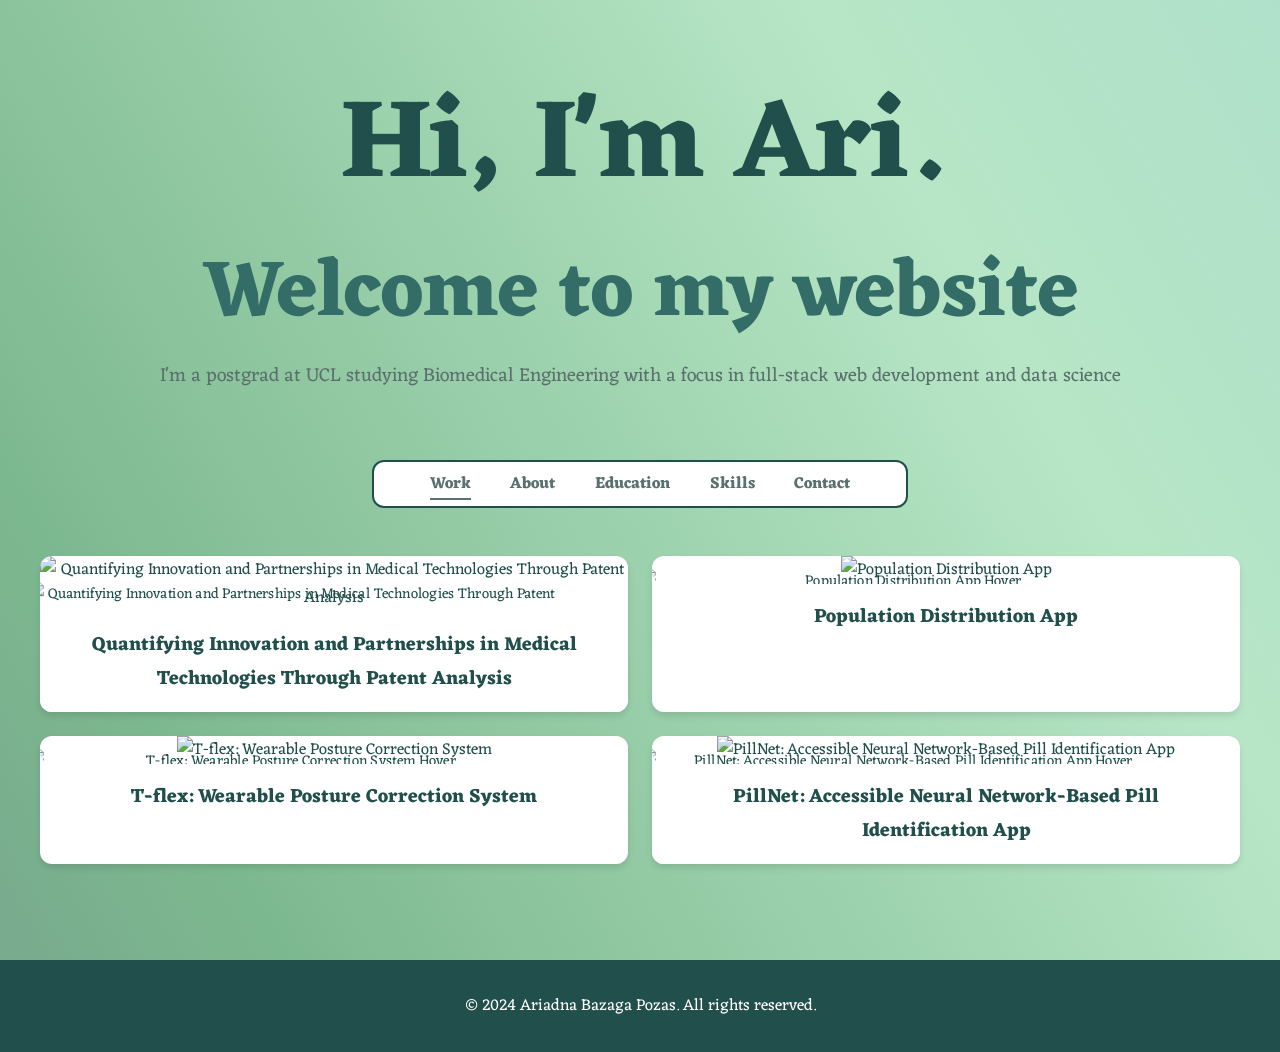
==== index.html @ 3155848a "Replace site with Ari portfolio replica" ====
<!DOCTYPE html>
<html lang="en">
<head>
  <meta charset="UTF-8">
  <meta name="viewport" content="width=device-width, initial-scale=1.0">
  <title>Portfolio</title>
  <link rel="stylesheet" href="styles.css">
  <link href="https://fonts.googleapis.com/css2?family=Eczar:wght@400..800&family=Hanken+Grotesk:ital,wght@0,100..900;1,100..900&display=swap" rel="stylesheet">
  <link rel="shortcut icon" href="https://aribaza.github.io/favicon.ico" type="image/x-icon">

  <meta property="og:title" content="Ariadna Bazaga Pozas" />
  <meta property="og:type" content="website" />
  <meta property="og:URL" content="aribaza.github.io" />
  <meta property="og:image" content="https://aribaza.github.io/assets/og.jpg" />
</head>
<body>
  <header>
    <h1>Hi, I'm Ari.</h1>
    <h2>Welcome to my website</h2>
    <p>I'm a postgrad at UCL studying Biomedical Engineering with a focus in full-stack web development and data science</p>
  </header>

  <nav class="sticky-nav">
    <a href="index.html#work" class="active">Work</a>
    <a href="about.html">About</a>
    <a href="education.html">Education</a>
    <a href="skills.html">Skills</a>
    <a href="contact.html">Contact</a>
  </nav>

  <section class="work" id="work">
    <div class="work-item">
      <a href="quantifying-innovation.html" class="work-link">
        <div class="hover-card">
          <img src="https://aribaza.github.io/assets/patents-background.png" alt="Quantifying Innovation and Partnerships in Medical Technologies Through Patent Analysis" class="default-image">
          <img src="https://aribaza.github.io/assets/patents-browsertab.png" alt="Quantifying Innovation and Partnerships in Medical Technologies Through Patent Analysis Hover" class="hover-image">
        </div>
        <div class="work-title ai">Quantifying Innovation and Partnerships in Medical Technologies Through Patent Analysis</div>
      </a>
    </div>
    
    <div class="work-item">
      <a href="population-distribution.html" class="work-link">
        <div class="hover-card">
          <img src="https://aribaza.github.io/assets/popdistribution-background.png" alt="Population Distribution App" class="default-image">
          <img src="https://aribaza.github.io/assets/popdistribution-browsertab.png" alt="Population Distribution App Hover" class="hover-image">
        </div>
        <div class="work-title articles">Population Distribution App</div>
      </a>
    </div>
  
    <div class="work-item">
      <a href="tflex-posture-correction.html" class="work-link">
        <div class="hover-card">
          <img src="https://aribaza.github.io/assets/tflex-background.png" alt="T-flex: Wearable Posture Correction System" class="default-image">
          <img src="https://aribaza.github.io/assets/tflex-browsertab.png" alt="T-flex: Wearable Posture Correction System Hover" class="hover-image">
        </div>
        <div class="work-title plugins">T-flex: Wearable Posture Correction System</div>
      </a>
    </div>
  
    <div class="work-item">
      <a href="pillnet-identification.html" class="work-link">
        <div class="hover-card">
          <img src="https://aribaza.github.io/assets/pillnet-background.png" alt="PillNet: Accessible Neural Network-Based Pill Identification App" class="default-image">
          <img src="https://aribaza.github.io/assets/pillnet-browsertab.png" alt="PillNet: Accessible Neural Network-Based Pill Identification App Hover" class="hover-image">
        </div>
        <div class="work-title mobile">PillNet: Accessible Neural Network-Based Pill Identification App</div>
      </a>
    </div>
  </section>
  <footer>
    <p>&copy; 2024 Ariadna Bazaga Pozas. All rights reserved.</p>
  </footer>
</body>
<script>
  document.addEventListener('scroll', () => {
  const nav = document.querySelector('.sticky-nav');
  if (window.scrollY > 550) {
    nav.classList.add('scrolled'); // Add transparency
  } else {
    nav.classList.remove('scrolled'); // Restore full opacity
  }
});
</script>
</html>
---- styles.css ----
/* General styles */
body {
  font-family: "Eczar", serif;
  margin: 0;
  padding: 0;
  color: #2b2b2b;
  display: flex;
  flex-direction: column;
  gap: 1rem;

  /* Initial gradient setup */
  background: rgb(237,239,203);
  background: linear-gradient(-120deg, #ebd2ca, #f1cedb, #a1c7d4, #a5dace, #b7e6c6, #7cb88f, #6f838a, #c598a9);
  background-size: 400% 400%;
  animation: gradient 30s ease infinite;
}

@keyframes gradient {
  0% {
      background-position: 0% 50%;
  }
  50% {
      background-position: 100% 50%;
  }
  100% {
      background-position: 0% 50%;
  }
}

header {
  display: flex;
  flex-direction: column;
  justify-content: center;
  align-items: center;
  text-align: center;
  padding: 3rem 1rem 2rem;
  max-width: 1280px;
  margin: auto;
}

header h1 {
  font-size: clamp(3rem, 10vw, 7rem);
  margin: 0;
  color: #214f4b;
}

header h2 {
  font-size: 5rem;
  margin: 0;
  color: #346d68;
  line-height: 1.2; /* Adjust default line spacing */
}

@media (max-width: 450px) {
  header h2 {
    font-size: 3rem; /* Reduce font size for smaller screens */
    line-height: 1.1; /* Adjust line spacing for smaller screens */
  }
}

header p {
  margin-top: 1rem;
  font-size: 1.2rem;
  color: #5b716e;
}

.sticky-nav {
  align-self: center;
  display: flex;
  justify-content: space-evenly;
  align-items: center;
  border: 2px solid #214f4b;
  border-radius: 12px;
  background-color: rgba(255, 255, 255, 1); /* Fully opaque */
  padding: 0.5rem 1rem;
  width: fit-content;
  position: sticky;
  top: 0;
  z-index: 20;
  transition: background-color 0.3s ease; /* Smooth transition */
  width: 80%;
  max-width: 500px;
}
@media (max-width: 450px) {
  .nav a {
    font-size: 0.7 rem; /* Reduce font size for smaller screens */
  }
  .sticky-nav{
    padding: 0.5rem 2px;
  }
}


.sticky-nav.scrolled {
  background-color: rgba(255, 255, 255, 0.7); /* Slightly transparent */
}

nav a {
  text-decoration: none;
  color: #5b716e;
  font-weight: bold;
  position: relative; /* Required for the underline effect */
}

nav a::after {
  content: ''; /* Creates the underline */
  position: absolute;
  bottom: -2px; /* Position the underline just below the text */
  left: 0;
  width: 0; /* Initially hidden */
  height: 2px;
  background-color: #5b716e; /* Match the color of the text */
  transition: width 0.3s ease; /* Smooth underline animation */
}

nav a:hover::after {
  width: 100%; /* Full width when hovered */
}

/* Active class for the current page */
nav a.active::after {
  width: 100%; /* Always show the underline for the active link */
}
/* Work section */
.work {
  display: grid;
  grid-template-columns: repeat(2, 1fr); /* Explicitly limits the maximum number of items per row to 2 */
  gap: 1.5rem;
  padding: 2rem;
  max-width: 1200px;
  margin: auto;
}

@media (max-width: 450px) {
  .work {
    grid-template-columns: 1fr; /* Ensures 1 item per row on smaller screens */
  }
}

/* Work item styles */
.work-item {
  border-radius: 12px;
  overflow: hidden;
  box-shadow: 0 4px 6px rgba(0, 0, 0, 0.1);
  background-color: #fff;
  text-align: center;
  color: #214f4b;
}

.work-title {
  font-size: 1.2rem;
  font-weight: bold;
  padding: 1rem;
  background-color: #fff;
  z-index: 2;
}

/* Ensure the entire work item is clickable */
.work-link {
  display: block;
  text-decoration: none; /* Remove underline from links */
  color: inherit; /* Inherit the color from parent (ensures the color remains the same) */
}

/* Optionally, add some styling to the hover effect for links */
.work-link:hover .work-title {
  color: #214f4b; /* Adjust text color on hover */
}


/* Hover card styles */
.hover-card {
  position: relative;
  overflow: hidden; /* Ensures child elements stay within the card's bounds */
  border-radius: 12px;
  cursor: pointer;
}

.hover-card img {
  width: 100%;
  height: auto;
  transition: transform 0.3s ease;
}

.default-image {
  opacity: 1;
  transform: scale(1);
  z-index: 1;
}

.hover-image {
  position: absolute;
  scale: 0.9;
  top: 40%; /* Aligns to the top of the container */
  left: -40px; /* Aligns to the left of the container */
  width: 100%; /* Matches the width of the parent */
  height: 100%; /* Ensures full coverage */
  z-index: 0;
  transform: translate(0, 0); /* Initial position */
  transition: transform 0.3s ease; /* Smooth movement on hover */
}

/* Hover behavior */
.hover-card:hover .hover-image {
  transform: translate(10px, -10px); /* Slight upward-left movement */
}


/* Blog content styles */
.blog-content {
  padding-left: 2rem;
  padding-right: 2rem;
  padding-top: 1rem;
  padding-bottom: 1rem;
  width: 80%;
  max-width: 1000px;
  margin: auto;
  background-color: rgba(255, 255, 255, 0.564);
  border-radius: 12px;
}
@media (max-width: 450px) {
  .blog-content {
    width: 90%; /* Make it take up most of the screen width, but not full */
    margin: auto; /* Center the box on the screen */
    padding-left: 1vw;
    padding-right: 1vw;
  }
}

.blog-post h2 {
  font-size: 2rem;
  margin-top: 2rem;
  color: #214f4b;
}

.blog-post p {
  font-size: 1.1rem;
  line-height: 1.6;
  color: #5b716e;
}

.blog-post ul {
  font-size: 1.1rem;
  list-style-type: disc;
  margin-left: 1.5rem;
  color: #5b716e;
}

.other-projects {
  margin-top: 3rem;
}

.other-projects h3 {
  font-size: 1.5rem;
  color: #214f4b;
}

.other-projects ul {
  list-style-type: none;
  padding: 0;
}

.other-projects ul li {
  margin: 1rem 0;
}

.other-projects ul li a {
  text-decoration: none;
  color: #5b716e;
  font-weight: bold;
  transition: color 0.3s ease;
}

.other-projects ul li a:hover {
  color: #214f4b;
}

/* Footer styles */
footer {
  background-color: #214f4b;
  color: white;
  text-align: center;
  padding: 1rem 0;
  margin-top: 3rem;
}
.face{
  max-width: 400px;
  display: flex;
  justify-content: center;
  align-items: center;
  margin: 0rem 2rem;
}
.text-with-image{
  display: flex;
  flex-direction: row;
  justify-content: center;
  align-items: center;
  margin: 2rem 0;
}
@media (max-width: 450px) {
  .text-with-image {
    flex-direction: column;
  }
  .face{
    max-width: 80vw;
    height: auto;
    margin: 0rem 0rem;
  }
}

/* Contact form section */
/* Center form fields */
.contact-form {
  display: flex;
  flex-direction: column;
  width: 100%;
  max-width: 100%; /* Ensure the form takes full width of its container */
  gap: 1.5rem; /* Increased gap between fields */
}

/* Labels for form fields */
.contact-form label {
  font-size: 1.1rem;
  color: #214f4b;
}

/* Inputs and textarea styling */
.contact-form input,
.contact-form textarea {
  padding: 1rem;
  font-size: 1rem;
  border: 2px solid #214f4b;
  border-radius: 8px;
  width: 100%; /* This will make the input fields take up the full width of their parent container */
  max-width: 100%; /* Prevents the fields from expanding beyond their parent width */
  box-sizing: border-box; /* Ensures padding is included in the width calculation */
}

/* Textarea has the resize property for flexibility */
.contact-form textarea {
  resize: vertical;
  min-height: 100px; /* Set a minimum height */
}

/* Submit button */
.submit-button {
  background-color: #214f4b;
  color: white;
  padding: 1rem;
  border: none;
  border-radius: 8px;
  cursor: pointer;
  font-size: 1.2rem;
  transition: background-color 0.3s ease;
}

.submit-button:hover {
  background-color: #346d68;
}

.form-message {
  display: flex;
  justify-content: center; /* Horizontal centering */
  align-items: center; /* Vertical centering */
  text-align: center;
  font-size: 1rem; /* Optional: Set font size */
  color: #214f4b; /* Set default color */
}

.section-holder{
  display: flex;
  flex-direction: row;
  justify-content: center;
  align-items: stretch;
  align-self: center;
  gap: 1rem;
  width: 80%;
}

@media (max-width: 450px) {
  .section-holder {
    flex-direction: column; /* Stack items vertically */
    width: auto; /* Allow natural width */
    align-self: center; /* Center within parent */
    align-items: center; /* Center the content horizontally */
    margin: auto; /* Center on the screen */
  }

  .contact-content {
    width: 90%; /* Make it take up most of the screen width, but not full */
    margin: auto; /* Center the box on the screen */
  }
}

.contact-content {
  padding-left: 2rem;
  padding-right: 2rem;
  padding-top: 1rem;
  padding-bottom: 1rem;
  height: auto;
  width: 50%;
  background-color: rgba(255, 255, 255, 0.564);
  border-radius: 12px;
}

.interactive-map {
  display: flex;
  justify-content: center;
  align-items: center;
  width: 90%;
  margin: auto;
  border-radius: 16px;
}

.side-to-side-images {
  display: flex; /* Arrange images in a row */
  justify-content: center; /* Center the content */
  align-items: center; /* Align images vertically in the center */
  width: 90%; /* Match the width of .interactive-map */
  margin: auto; /* Center the container */
  border-radius: 16px; /* Same rounded corners as .interactive-map */
  gap: 16px; /* Add space between images */
  background-color: rgba(255, 255, 255, 1);
}

.side-to-side-images img {
  width: 45%; /* Ensure both images take up the same width */
  height: 100%; /* Allow the height to adjust proportionally */
  object-fit: fill; /* Ensure images fit within the container */
  border-radius: 8px; /* Optional: Add rounded corners for aesthetics */
}
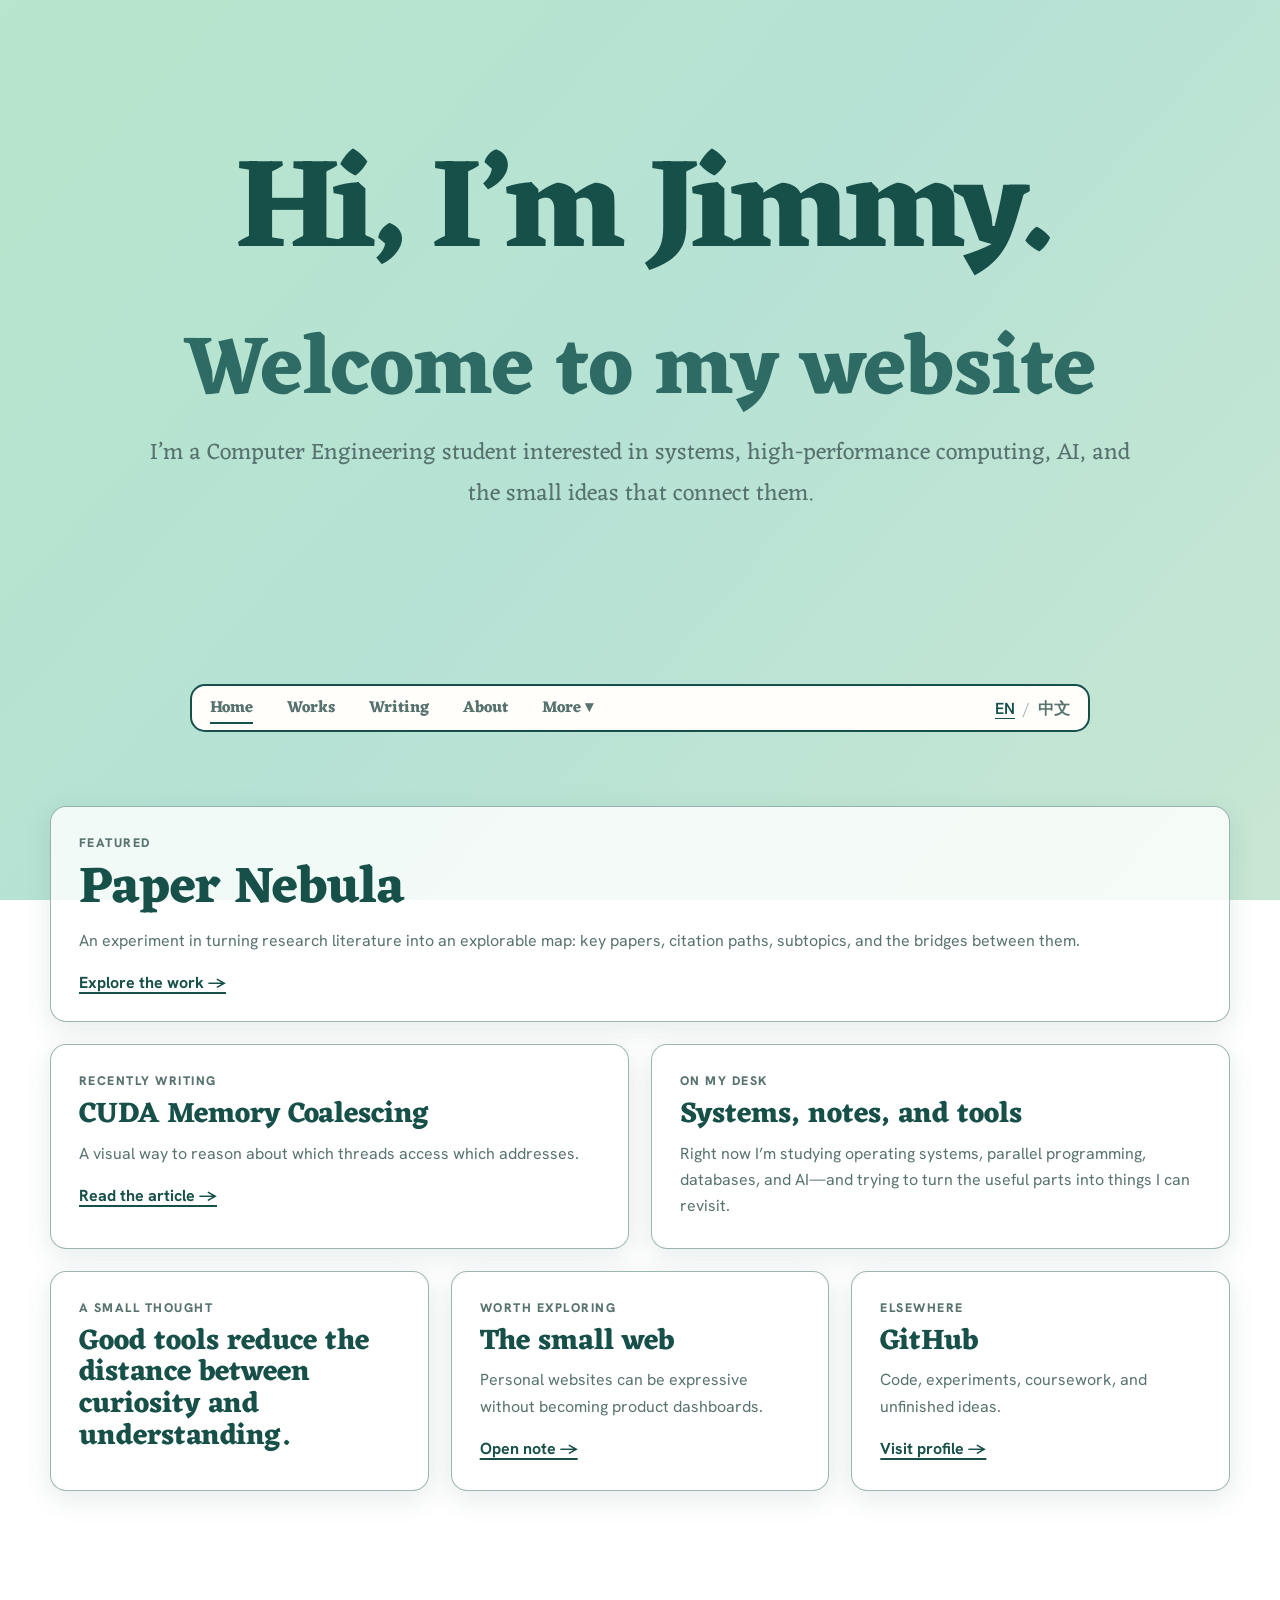
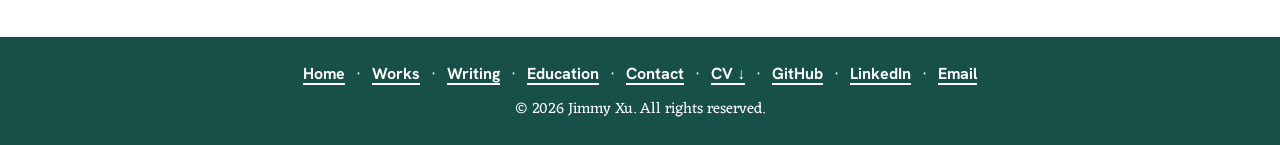
==== commit 4fc073e9: "Build Jimmy Xu personal site framework" ====
--- a/index.html
+++ b/index.html
@@ -1,86 +1,11 @@
-<!DOCTYPE html>
-<html lang="en">
-<head>
-  <meta charset="UTF-8">
-  <meta name="viewport" content="width=device-width, initial-scale=1.0">
-  <title>Portfolio</title>
-  <link rel="stylesheet" href="styles.css">
-  <link href="https://fonts.googleapis.com/css2?family=Eczar:wght@400..800&family=Hanken+Grotesk:ital,wght@0,100..900;1,100..900&display=swap" rel="stylesheet">
-  <link rel="shortcut icon" href="https://aribaza.github.io/favicon.ico" type="image/x-icon">
+<!doctype html><html lang="en"><head><meta charset="utf-8"><meta name="viewport" content="width=device-width,initial-scale=1"><title>Jimmy Xu</title><meta name="description" content="Jimmy Xu's personal website: works, writing, and interesting things."><link rel="stylesheet" href="styles.css"><link href="https://fonts.googleapis.com/css2?family=Eczar:wght@400..800&family=Hanken+Grotesk:wght@400;500;600;700;800&display=swap" rel="stylesheet"><link rel="icon" href="favicon.svg" type="image/svg+xml"></head>
+<body data-page="home"><header class="home-hero"><h1>Hi, I’m Jimmy.</h1><h2>Welcome to my website</h2><p>I’m a Computer Engineering student interested in systems, high-performance computing, AI, and the small ideas that connect them.</p></header><div data-site-nav></div>
+<main class="shell"><section class="section"><div class="home-grid">
+  <article class="home-block wide"><div class="eyebrow">Featured</div><h2>Paper Nebula</h2><p>An experiment in turning research literature into an explorable map: key papers, citation paths, subtopics, and the bridges between them.</p><a class="text-link" href="works.html">Explore the work →</a></article>
+  <article class="home-block half"><div class="eyebrow">Recently writing</div><h3>CUDA Memory Coalescing</h3><p>A visual way to reason about which threads access which addresses.</p><a class="text-link" href="article.html?id=cuda-memory">Read the article →</a></article>
+  <article class="home-block half"><div class="eyebrow">On my desk</div><h3>Systems, notes, and tools</h3><p>Right now I’m studying operating systems, parallel programming, databases, and AI—and trying to turn the useful parts into things I can revisit.</p></article>
+  <article class="home-block third"><div class="eyebrow">A small thought</div><h3>Good tools reduce the distance between curiosity and understanding.</h3></article>
+  <article class="home-block third"><div class="eyebrow">Worth exploring</div><h3>The small web</h3><p>Personal websites can be expressive without becoming product dashboards.</p><a class="text-link" href="article.html?id=small-web">Open note →</a></article>
+  <article class="home-block third"><div class="eyebrow">Elsewhere</div><h3>GitHub</h3><p>Code, experiments, coursework, and unfinished ideas.</p><a class="text-link" href="https://github.com/flashfire1001" target="_blank" rel="noreferrer">Visit profile →</a></article>
+</div></section></main><div data-site-footer></div><script src="app.js"></script></body></html>
 
-  <meta property="og:title" content="Ariadna Bazaga Pozas" />
-  <meta property="og:type" content="website" />
-  <meta property="og:URL" content="aribaza.github.io" />
-  <meta property="og:image" content="https://aribaza.github.io/assets/og.jpg" />
-</head>
-<body>
-  <header>
-    <h1>Hi, I'm Ari.</h1>
-    <h2>Welcome to my website</h2>
-    <p>I'm a postgrad at UCL studying Biomedical Engineering with a focus in full-stack web development and data science</p>
-  </header>
-
-  <nav class="sticky-nav">
-    <a href="index.html#work" class="active">Work</a>
-    <a href="about.html">About</a>
-    <a href="education.html">Education</a>
-    <a href="skills.html">Skills</a>
-    <a href="contact.html">Contact</a>
-  </nav>
-
-  <section class="work" id="work">
-    <div class="work-item">
-      <a href="quantifying-innovation.html" class="work-link">
-        <div class="hover-card">
-          <img src="https://aribaza.github.io/assets/patents-background.png" alt="Quantifying Innovation and Partnerships in Medical Technologies Through Patent Analysis" class="default-image">
-          <img src="https://aribaza.github.io/assets/patents-browsertab.png" alt="Quantifying Innovation and Partnerships in Medical Technologies Through Patent Analysis Hover" class="hover-image">
-        </div>
-        <div class="work-title ai">Quantifying Innovation and Partnerships in Medical Technologies Through Patent Analysis</div>
-      </a>
-    </div>
-    
-    <div class="work-item">
-      <a href="population-distribution.html" class="work-link">
-        <div class="hover-card">
-          <img src="https://aribaza.github.io/assets/popdistribution-background.png" alt="Population Distribution App" class="default-image">
-          <img src="https://aribaza.github.io/assets/popdistribution-browsertab.png" alt="Population Distribution App Hover" class="hover-image">
-        </div>
-        <div class="work-title articles">Population Distribution App</div>
-      </a>
-    </div>
-  
-    <div class="work-item">
-      <a href="tflex-posture-correction.html" class="work-link">
-        <div class="hover-card">
-          <img src="https://aribaza.github.io/assets/tflex-background.png" alt="T-flex: Wearable Posture Correction System" class="default-image">
-          <img src="https://aribaza.github.io/assets/tflex-browsertab.png" alt="T-flex: Wearable Posture Correction System Hover" class="hover-image">
-        </div>
-        <div class="work-title plugins">T-flex: Wearable Posture Correction System</div>
-      </a>
-    </div>
-  
-    <div class="work-item">
-      <a href="pillnet-identification.html" class="work-link">
-        <div class="hover-card">
-          <img src="https://aribaza.github.io/assets/pillnet-background.png" alt="PillNet: Accessible Neural Network-Based Pill Identification App" class="default-image">
-          <img src="https://aribaza.github.io/assets/pillnet-browsertab.png" alt="PillNet: Accessible Neural Network-Based Pill Identification App Hover" class="hover-image">
-        </div>
-        <div class="work-title mobile">PillNet: Accessible Neural Network-Based Pill Identification App</div>
-      </a>
-    </div>
-  </section>
-  <footer>
-    <p>&copy; 2024 Ariadna Bazaga Pozas. All rights reserved.</p>
-  </footer>
-</body>
-<script>
-  document.addEventListener('scroll', () => {
-  const nav = document.querySelector('.sticky-nav');
-  if (window.scrollY > 550) {
-    nav.classList.add('scrolled'); // Add transparency
-  } else {
-    nav.classList.remove('scrolled'); // Restore full opacity
-  }
-});
-</script>
-</html>
--- a/styles.css
+++ b/styles.css
@@ -1,432 +1,164 @@
-/* General styles */
-body {
-  font-family: "Eczar", serif;
-  margin: 0;
-  padding: 0;
-  color: #2b2b2b;
-  display: flex;
-  flex-direction: column;
-  gap: 1rem;
-
-  /* Initial gradient setup */
-  background: rgb(237,239,203);
-  background: linear-gradient(-120deg, #ebd2ca, #f1cedb, #a1c7d4, #a5dace, #b7e6c6, #7cb88f, #6f838a, #c598a9);
-  background-size: 400% 400%;
-  animation: gradient 30s ease infinite;
-}
-
-@keyframes gradient {
-  0% {
-      background-position: 0% 50%;
-  }
-  50% {
-      background-position: 100% 50%;
-  }
-  100% {
-      background-position: 0% 50%;
-  }
-}
-
-header {
-  display: flex;
-  flex-direction: column;
-  justify-content: center;
-  align-items: center;
-  text-align: center;
-  padding: 3rem 1rem 2rem;
-  max-width: 1280px;
-  margin: auto;
-}
-
-header h1 {
-  font-size: clamp(3rem, 10vw, 7rem);
-  margin: 0;
-  color: #214f4b;
-}
-
-header h2 {
-  font-size: 5rem;
-  margin: 0;
-  color: #346d68;
-  line-height: 1.2; /* Adjust default line spacing */
-}
-
-@media (max-width: 450px) {
-  header h2 {
-    font-size: 3rem; /* Reduce font size for smaller screens */
-    line-height: 1.1; /* Adjust line spacing for smaller screens */
-  }
-}
-
-header p {
-  margin-top: 1rem;
-  font-size: 1.2rem;
-  color: #5b716e;
-}
-
-.sticky-nav {
-  align-self: center;
-  display: flex;
-  justify-content: space-evenly;
-  align-items: center;
-  border: 2px solid #214f4b;
-  border-radius: 12px;
-  background-color: rgba(255, 255, 255, 1); /* Fully opaque */
-  padding: 0.5rem 1rem;
-  width: fit-content;
-  position: sticky;
-  top: 0;
-  z-index: 20;
-  transition: background-color 0.3s ease; /* Smooth transition */
-  width: 80%;
-  max-width: 500px;
-}
-@media (max-width: 450px) {
-  .nav a {
-    font-size: 0.7 rem; /* Reduce font size for smaller screens */
-  }
-  .sticky-nav{
-    padding: 0.5rem 2px;
-  }
-}
-
-
-.sticky-nav.scrolled {
-  background-color: rgba(255, 255, 255, 0.7); /* Slightly transparent */
-}
-
-nav a {
-  text-decoration: none;
-  color: #5b716e;
-  font-weight: bold;
-  position: relative; /* Required for the underline effect */
-}
-
-nav a::after {
-  content: ''; /* Creates the underline */
-  position: absolute;
-  bottom: -2px; /* Position the underline just below the text */
-  left: 0;
-  width: 0; /* Initially hidden */
-  height: 2px;
-  background-color: #5b716e; /* Match the color of the text */
-  transition: width 0.3s ease; /* Smooth underline animation */
-}
-
-nav a:hover::after {
-  width: 100%; /* Full width when hovered */
-}
-
-/* Active class for the current page */
-nav a.active::after {
-  width: 100%; /* Always show the underline for the active link */
-}
-/* Work section */
-.work {
-  display: grid;
-  grid-template-columns: repeat(2, 1fr); /* Explicitly limits the maximum number of items per row to 2 */
-  gap: 1.5rem;
-  padding: 2rem;
-  max-width: 1200px;
-  margin: auto;
-}
-
-@media (max-width: 450px) {
-  .work {
-    grid-template-columns: 1fr; /* Ensures 1 item per row on smaller screens */
-  }
-}
-
-/* Work item styles */
-.work-item {
-  border-radius: 12px;
-  overflow: hidden;
-  box-shadow: 0 4px 6px rgba(0, 0, 0, 0.1);
-  background-color: #fff;
-  text-align: center;
-  color: #214f4b;
-}
-
-.work-title {
-  font-size: 1.2rem;
-  font-weight: bold;
-  padding: 1rem;
-  background-color: #fff;
-  z-index: 2;
-}
-
-/* Ensure the entire work item is clickable */
-.work-link {
-  display: block;
-  text-decoration: none; /* Remove underline from links */
-  color: inherit; /* Inherit the color from parent (ensures the color remains the same) */
-}
-
-/* Optionally, add some styling to the hover effect for links */
-.work-link:hover .work-title {
-  color: #214f4b; /* Adjust text color on hover */
-}
-
-
-/* Hover card styles */
-.hover-card {
-  position: relative;
-  overflow: hidden; /* Ensures child elements stay within the card's bounds */
-  border-radius: 12px;
-  cursor: pointer;
-}
-
-.hover-card img {
-  width: 100%;
-  height: auto;
-  transition: transform 0.3s ease;
-}
-
-.default-image {
-  opacity: 1;
-  transform: scale(1);
-  z-index: 1;
-}
-
-.hover-image {
-  position: absolute;
-  scale: 0.9;
-  top: 40%; /* Aligns to the top of the container */
-  left: -40px; /* Aligns to the left of the container */
-  width: 100%; /* Matches the width of the parent */
-  height: 100%; /* Ensures full coverage */
-  z-index: 0;
-  transform: translate(0, 0); /* Initial position */
-  transition: transform 0.3s ease; /* Smooth movement on hover */
-}
-
-/* Hover behavior */
-.hover-card:hover .hover-image {
-  transform: translate(10px, -10px); /* Slight upward-left movement */
-}
-
-
-/* Blog content styles */
-.blog-content {
-  padding-left: 2rem;
-  padding-right: 2rem;
-  padding-top: 1rem;
-  padding-bottom: 1rem;
-  width: 80%;
-  max-width: 1000px;
-  margin: auto;
-  background-color: rgba(255, 255, 255, 0.564);
-  border-radius: 12px;
-}
-@media (max-width: 450px) {
-  .blog-content {
-    width: 90%; /* Make it take up most of the screen width, but not full */
-    margin: auto; /* Center the box on the screen */
-    padding-left: 1vw;
-    padding-right: 1vw;
-  }
-}
-
-.blog-post h2 {
-  font-size: 2rem;
-  margin-top: 2rem;
-  color: #214f4b;
-}
-
-.blog-post p {
-  font-size: 1.1rem;
-  line-height: 1.6;
-  color: #5b716e;
-}
-
-.blog-post ul {
-  font-size: 1.1rem;
-  list-style-type: disc;
-  margin-left: 1.5rem;
-  color: #5b716e;
-}
-
-.other-projects {
-  margin-top: 3rem;
-}
-
-.other-projects h3 {
-  font-size: 1.5rem;
-  color: #214f4b;
-}
-
-.other-projects ul {
-  list-style-type: none;
-  padding: 0;
-}
-
-.other-projects ul li {
-  margin: 1rem 0;
-}
-
-.other-projects ul li a {
-  text-decoration: none;
-  color: #5b716e;
-  font-weight: bold;
-  transition: color 0.3s ease;
-}
-
-.other-projects ul li a:hover {
-  color: #214f4b;
-}
-
-/* Footer styles */
-footer {
-  background-color: #214f4b;
-  color: white;
-  text-align: center;
-  padding: 1rem 0;
-  margin-top: 3rem;
-}
-.face{
-  max-width: 400px;
-  display: flex;
-  justify-content: center;
-  align-items: center;
-  margin: 0rem 2rem;
-}
-.text-with-image{
-  display: flex;
-  flex-direction: row;
-  justify-content: center;
-  align-items: center;
-  margin: 2rem 0;
-}
-@media (max-width: 450px) {
-  .text-with-image {
-    flex-direction: column;
-  }
-  .face{
-    max-width: 80vw;
-    height: auto;
-    margin: 0rem 0rem;
-  }
-}
-
-/* Contact form section */
-/* Center form fields */
-.contact-form {
-  display: flex;
-  flex-direction: column;
-  width: 100%;
-  max-width: 100%; /* Ensure the form takes full width of its container */
-  gap: 1.5rem; /* Increased gap between fields */
-}
-
-/* Labels for form fields */
-.contact-form label {
-  font-size: 1.1rem;
-  color: #214f4b;
-}
-
-/* Inputs and textarea styling */
-.contact-form input,
-.contact-form textarea {
-  padding: 1rem;
-  font-size: 1rem;
-  border: 2px solid #214f4b;
-  border-radius: 8px;
-  width: 100%; /* This will make the input fields take up the full width of their parent container */
-  max-width: 100%; /* Prevents the fields from expanding beyond their parent width */
-  box-sizing: border-box; /* Ensures padding is included in the width calculation */
-}
-
-/* Textarea has the resize property for flexibility */
-.contact-form textarea {
-  resize: vertical;
-  min-height: 100px; /* Set a minimum height */
-}
-
-/* Submit button */
-.submit-button {
-  background-color: #214f4b;
-  color: white;
-  padding: 1rem;
-  border: none;
-  border-radius: 8px;
-  cursor: pointer;
-  font-size: 1.2rem;
-  transition: background-color 0.3s ease;
-}
-
-.submit-button:hover {
-  background-color: #346d68;
-}
-
-.form-message {
-  display: flex;
-  justify-content: center; /* Horizontal centering */
-  align-items: center; /* Vertical centering */
-  text-align: center;
-  font-size: 1rem; /* Optional: Set font size */
-  color: #214f4b; /* Set default color */
-}
-
-.section-holder{
-  display: flex;
-  flex-direction: row;
-  justify-content: center;
-  align-items: stretch;
-  align-self: center;
-  gap: 1rem;
-  width: 80%;
-}
-
-@media (max-width: 450px) {
-  .section-holder {
-    flex-direction: column; /* Stack items vertically */
-    width: auto; /* Allow natural width */
-    align-self: center; /* Center within parent */
-    align-items: center; /* Center the content horizontally */
-    margin: auto; /* Center on the screen */
-  }
-
-  .contact-content {
-    width: 90%; /* Make it take up most of the screen width, but not full */
-    margin: auto; /* Center the box on the screen */
-  }
-}
-
-.contact-content {
-  padding-left: 2rem;
-  padding-right: 2rem;
-  padding-top: 1rem;
-  padding-bottom: 1rem;
-  height: auto;
-  width: 50%;
-  background-color: rgba(255, 255, 255, 0.564);
-  border-radius: 12px;
-}
-
-.interactive-map {
-  display: flex;
-  justify-content: center;
-  align-items: center;
-  width: 90%;
-  margin: auto;
-  border-radius: 16px;
-}
-
-.side-to-side-images {
-  display: flex; /* Arrange images in a row */
-  justify-content: center; /* Center the content */
-  align-items: center; /* Align images vertically in the center */
-  width: 90%; /* Match the width of .interactive-map */
-  margin: auto; /* Center the container */
-  border-radius: 16px; /* Same rounded corners as .interactive-map */
-  gap: 16px; /* Add space between images */
-  background-color: rgba(255, 255, 255, 1);
-}
-
-.side-to-side-images img {
-  width: 45%; /* Ensure both images take up the same width */
-  height: 100%; /* Allow the height to adjust proportionally */
-  object-fit: fill; /* Ensure images fit within the container */
-  border-radius: 8px; /* Optional: Add rounded corners for aesthetics */
-}
-
+:root { --ink:#174f49; --ink-2:#2f6b65; --muted:#58736f; --paper:rgba(255,255,255,.82); --paper-solid:#fffefb; --line:rgba(23,79,73,.42); --shadow:0 8px 28px rgba(23,79,73,.11); --radius:16px; }
+* { box-sizing:border-box; }
+html { scroll-behavior:smooth; }
+body { margin:0; min-height:100vh; color:var(--ink); font-family:"Hanken Grotesk",sans-serif; background:linear-gradient(132deg,#b7e6cc 0%,#b6e2d5 48%,#c8e6d3 100%); background-attachment:fixed; }
+body.palette-2 { background:linear-gradient(132deg,#b8e6cd,#b9dfd7 52%,#c5e4d0); }
+body.palette-3 { background:linear-gradient(132deg,#b2e2c7,#b8e5d2 48%,#bfdfd5); }
+body.palette-4 { background:linear-gradient(132deg,#bee8d0,#b4e0d5 52%,#c9e6d4); }
+a { color:inherit; }
+button,input,textarea { font:inherit; }
+img { max-width:100%; display:block; }
+.sr-only { position:absolute; width:1px; height:1px; padding:0; margin:-1px; overflow:hidden; clip:rect(0,0,0,0); white-space:nowrap; border:0; }
+.shell { width:min(1180px,calc(100% - 40px)); margin-inline:auto; }
+.serif,h1,h2,h3,.brand,.article-card-title { font-family:"Eczar",serif; }
+
+.home-hero { min-height:76vh; display:flex; flex-direction:column; align-items:center; justify-content:center; text-align:center; padding:56px 20px 30px; }
+.home-hero h1 { font-size:clamp(4.6rem,10vw,8.8rem); line-height:.96; margin:0; letter-spacing:-.045em; }
+.home-hero h2 { font-size:clamp(2.5rem,6.5vw,5.5rem); line-height:1.02; margin:54px 0 18px; color:var(--ink-2); }
+.home-hero p { color:var(--muted); max-width:980px; margin:0 0 42px; font-family:"Eczar",serif; font-size:clamp(1.05rem,1.8vw,1.45rem); }
+.page-hero { padding:54px 0 28px; }
+.page-hero h1 { margin:0; font-size:clamp(3.3rem,8vw,6.5rem); line-height:.98; letter-spacing:-.035em; }
+.page-hero p { max-width:720px; margin:12px 0 0; color:var(--muted); font-family:"Eczar",serif; font-size:1.25rem; line-height:1.55; }
+
+.site-nav { position:relative; z-index:10; width:min(900px,calc(100% - 32px)); margin:0 auto 40px; padding:10px 18px; display:flex; align-items:center; justify-content:space-between; gap:24px; border:2px solid var(--ink); border-radius:15px; background:var(--paper-solid); }
+.nav-main,.language-switch { display:flex; align-items:center; gap:clamp(14px,3vw,34px); }
+.site-nav a,.site-nav button { position:relative; padding:2px 0; border:0; background:transparent; color:var(--muted); font-family:"Eczar",serif; font-size:1rem; font-weight:700; line-height:1.2; text-decoration:none; cursor:pointer; }
+.site-nav a::after,.site-nav button::after { content:""; position:absolute; left:0; right:0; bottom:-4px; height:2px; background:var(--ink); transform:scaleX(0); transform-origin:left; transition:transform 160ms ease-out; }
+.site-nav a:hover::after,.site-nav a.active::after,.site-nav button:hover::after,.site-nav button[aria-expanded="true"]::after { transform:scaleX(1); }
+.language-switch { gap:8px; white-space:nowrap; }
+.language-switch button { font-family:"Hanken Grotesk",sans-serif; font-weight:600; }
+.language-switch .active { color:var(--ink); text-decoration:underline; text-underline-offset:4px; }
+.language-switch .divider { color:var(--line); }
+.more-menu { position:relative; }
+.more-popover { position:absolute; top:calc(100% + 14px); right:-20px; min-width:176px; padding:10px; display:grid; gap:3px; border:2px solid var(--ink); border-radius:12px; background:var(--paper-solid); box-shadow:var(--shadow); }
+.more-popover[hidden] { display:none; }
+.more-popover a { padding:8px 10px; border-radius:7px; font-family:"Hanken Grotesk",sans-serif; }
+.more-popover a:hover { background:#e9f4ee; }
+
+main { min-height:45vh; }
+.section { padding:34px 0 72px; }
+.section-heading { margin-bottom:24px; }
+.section-heading h2 { margin:0; font-size:clamp(2.4rem,5vw,4rem); line-height:1.05; }
+.section-heading p { margin:6px 0 0; color:var(--muted); font-size:1.05rem; }
+.home-grid { display:grid; grid-template-columns:repeat(12,1fr); gap:22px; }
+.home-block { padding:28px; border:1.5px solid var(--line); border-radius:var(--radius); background:var(--paper); box-shadow:var(--shadow); }
+.home-block.wide { grid-column:span 12; }
+.home-block.half { grid-column:span 6; }
+.home-block.third { grid-column:span 4; }
+.home-block h2,.home-block h3 { margin:0 0 10px; line-height:1.1; }
+.home-block h2 { font-size:clamp(2rem,4vw,3.25rem); }
+.home-block h3 { font-size:1.8rem; }
+.home-block p { margin:0; color:var(--muted); line-height:1.65; }
+.home-block .text-link { display:inline-block; margin-top:18px; }
+.eyebrow { margin-bottom:10px; color:var(--muted); font-size:.78rem; font-weight:800; letter-spacing:.12em; text-transform:uppercase; }
+.text-link,.inline-link { color:var(--ink); font-weight:700; text-decoration-thickness:2px; text-underline-offset:4px; }
+
+.filter-row { display:flex; flex-wrap:wrap; gap:9px; margin:0 0 24px; }
+.filter-button,.shelf-button { border:1.5px solid var(--line); border-radius:999px; background:rgba(255,255,255,.45); color:var(--ink); padding:8px 15px; cursor:pointer; font-weight:650; }
+.filter-button:hover,.filter-button.active,.shelf-button:hover,.shelf-button.active { background:var(--paper-solid); border-color:var(--ink); }
+.work-grid { display:grid; grid-template-columns:repeat(2,minmax(0,1fr)); gap:24px; }
+.work-card { overflow:hidden; border:1.5px solid rgba(23,79,73,.18); border-radius:var(--radius); background:var(--paper-solid); box-shadow:var(--shadow); transition:transform 180ms ease-out,box-shadow 180ms ease-out; }
+.work-card:hover { transform:translateY(-4px); box-shadow:0 16px 38px rgba(23,79,73,.16); }
+.work-card a { text-decoration:none; }
+.work-cover { aspect-ratio:16/9.4; width:100%; object-fit:cover; object-position:center; }
+.work-meta { min-height:60px; padding:14px 18px; display:flex; align-items:center; justify-content:space-between; gap:14px; color:var(--muted); font-size:.9rem; }
+.work-meta strong { color:var(--ink); white-space:nowrap; }
+.work-card[hidden] { display:none; }
+
+.writing-intro { display:flex; align-items:baseline; justify-content:space-between; gap:30px; margin-bottom:22px; }
+.writing-intro p { margin:0; max-width:760px; font-family:"Eczar",serif; font-size:1.25rem; color:var(--muted); }
+.browse-button { border:0; background:transparent; color:var(--ink); padding:0; font-weight:750; text-decoration:underline; text-decoration-thickness:2px; text-underline-offset:5px; cursor:pointer; white-space:nowrap; }
+.search-shelf { padding:20px; margin-bottom:34px; border:1.5px solid var(--line); border-radius:var(--radius); background:rgba(255,255,255,.54); }
+.search-shelf[hidden] { display:none; }
+.shelf-buttons { display:flex; flex-wrap:wrap; gap:9px; margin-bottom:14px; }
+.search-field { display:flex; align-items:center; gap:10px; max-width:720px; padding:12px 15px; border:2px solid var(--ink); border-radius:12px; background:var(--paper-solid); }
+.search-field span { font-size:1.25rem; }
+.search-field input { width:100%; border:0; outline:0; background:transparent; color:var(--ink); font-size:1.05rem; }
+.search-count { margin:10px 0 0; color:var(--muted); font-size:.92rem; }
+.writing-section { margin:46px 0 62px; }
+.writing-section>h2 { margin:0 0 18px; font-size:clamp(2.2rem,4vw,3.6rem); }
+.article-grid { display:grid; grid-template-columns:repeat(2,minmax(0,1fr)); gap:20px; }
+.article-card { min-height:250px; padding:24px; display:flex; flex-direction:column; border:1.5px solid var(--line); border-radius:var(--radius); background:rgba(255,255,255,.75); box-shadow:var(--shadow); text-decoration:none; transition:transform 180ms ease-out,box-shadow 180ms ease-out; }
+.article-card:hover { transform:translateY(-4px); box-shadow:0 15px 36px rgba(23,79,73,.15); }
+.article-card.wide { grid-column:1/-1; min-height:300px; }
+.article-card-meta { color:var(--muted); font-size:.88rem; }
+.article-card-title { margin:auto 0 18px; max-width:900px; font-size:clamp(2rem,4vw,3.6rem); line-height:1.02; }
+.article-card:not(.wide) .article-card-title { font-size:clamp(1.9rem,3.2vw,2.7rem); }
+.tags { display:flex; flex-wrap:wrap; gap:7px; }
+.tag { padding:5px 10px; border:1px solid var(--line); border-radius:999px; font-size:.8rem; font-weight:650; }
+
+.prose-layout { display:grid; grid-template-columns:230px minmax(0,760px); gap:48px; justify-content:center; align-items:start; }
+.toc { position:sticky; top:24px; padding:8px 0; }
+.toc-back { display:inline-block; margin-bottom:18px; font-weight:750; text-underline-offset:4px; }
+.toc-list { list-style:none; margin:0; padding:0 0 0 13px; border-left:2px solid var(--line); }
+.toc-list li { position:relative; padding:8px 0 8px 16px; }
+.toc-list li::before { content:""; position:absolute; left:-7px; top:16px; width:10px; height:10px; border:2px solid var(--ink); border-radius:50%; background:#b9e4d0; }
+.toc-list li.active::before { background:var(--ink); }
+.toc-list a { color:var(--muted); text-decoration:none; font-size:.9rem; }
+.toc-list li.active a { color:var(--ink); font-weight:700; }
+.mobile-contents { display:none; }
+.prose { padding:clamp(24px,5vw,54px); border:1.5px solid rgba(23,79,73,.2); border-radius:var(--radius); background:rgba(255,255,255,.82); box-shadow:var(--shadow); }
+.prose h1 { margin:0 0 12px; font-size:clamp(2.7rem,6vw,5.2rem); line-height:.98; }
+.prose .article-meta { color:var(--muted); margin-bottom:28px; }
+.prose h2 { margin:48px 0 10px; font-size:2rem; scroll-margin-top:24px; }
+.prose p,.prose li { color:#3f625e; font-family:"Eczar",serif; font-size:1.14rem; line-height:1.75; }
+.prose pre { overflow:auto; padding:18px; border-radius:10px; background:#173b38; color:#edf8f1; }
+.prose img { border-radius:10px; margin:24px auto; }
+.article-pager { margin-top:34px; display:grid; grid-template-columns:1fr auto 1fr; align-items:center; font-family:"Eczar",serif; font-size:1.05rem; }
+.article-pager a { font-weight:700; text-decoration-thickness:2px; text-underline-offset:5px; }
+.article-pager .next { text-align:right; }
+
+.content-card { max-width:920px; margin:0 auto; padding:clamp(26px,5vw,54px); border:1.5px solid rgba(23,79,73,.2); border-radius:var(--radius); background:rgba(255,255,255,.8); box-shadow:var(--shadow); }
+.content-card h2 { margin:38px 0 8px; font-size:2.2rem; }
+.content-card h2:first-child { margin-top:0; }
+.content-card p,.content-card li { color:var(--muted); font-family:"Eczar",serif; font-size:1.12rem; line-height:1.7; }
+.content-card ul { padding-left:1.3rem; }
+.contact-grid { display:grid; grid-template-columns:.8fr 1.2fr; gap:24px; align-items:start; }
+.contact-card,.contact-form { padding:28px; border:1.5px solid var(--line); border-radius:var(--radius); background:rgba(255,255,255,.8); box-shadow:var(--shadow); }
+.contact-card h2,.contact-form h2 { margin-top:0; font-size:2.4rem; }
+.contact-card p { color:var(--muted); line-height:1.65; }
+.contact-links { display:grid; gap:10px; margin-top:24px; }
+.contact-links a { font-weight:700; text-underline-offset:4px; }
+.form-field { display:grid; gap:6px; margin:0 0 16px; }
+.form-field label { font-weight:700; }
+.form-field input,.form-field textarea { width:100%; padding:12px 13px; border:1.5px solid var(--line); border-radius:9px; background:var(--paper-solid); color:var(--ink); }
+.form-field input:focus,.form-field textarea:focus { outline:2px solid var(--ink); outline-offset:2px; }
+.submit-button { border:0; border-radius:9px; padding:12px 18px; background:var(--ink); color:white; font-weight:750; cursor:pointer; }
+.form-note { margin:10px 0 0; color:var(--muted); font-size:.9rem; }
+
+.site-footer { margin-top:74px; padding:26px 20px 22px; background:var(--ink); color:white; text-align:center; }
+.footer-links { overflow-x:auto; white-space:nowrap; scrollbar-width:none; padding-bottom:12px; }
+.footer-links::-webkit-scrollbar { display:none; }
+.footer-links a { margin:0 7px; color:white; font-weight:700; text-decoration:underline; text-decoration-thickness:2px; text-underline-offset:4px; }
+.site-footer p { margin:0; font-family:"Eczar",serif; font-size:.95rem; }
+
+@media (max-width:820px) {
+  .site-nav { align-items:flex-start; }
+  .nav-main { flex-wrap:wrap; gap:13px 20px; }
+  .home-hero { min-height:auto; padding-top:72px; }
+  .home-hero h2 { margin-top:36px; }
+  .home-block.half,.home-block.third { grid-column:span 12; }
+  .work-grid,.article-grid,.contact-grid { grid-template-columns:1fr; }
+  .article-card.wide { grid-column:auto; }
+  .prose-layout { display:block; }
+  .toc { display:none; }
+  .mobile-contents { display:block; margin-bottom:16px; }
+  .mobile-contents summary { cursor:pointer; font-weight:750; }
+  .mobile-contents a { display:block; padding:5px 0; }
+}
+@media (max-width:560px) {
+  .shell { width:min(100% - 24px,1180px); }
+  .home-hero { padding-inline:12px; }
+  .home-hero h1 { font-size:clamp(3.7rem,20vw,5.4rem); }
+  .home-hero h2 { font-size:clamp(2.2rem,12vw,3.5rem); }
+  .site-nav { width:calc(100% - 24px); padding:11px 12px; gap:12px; }
+  .site-nav a,.site-nav button { font-size:.9rem; }
+  .language-switch { align-self:flex-start; }
+  .work-grid { gap:16px; }
+  .work-meta { align-items:flex-start; flex-direction:column; }
+  .writing-intro { align-items:flex-start; flex-direction:column; gap:10px; }
+  .article-card { min-height:220px; }
+  .prose { padding:22px 18px; }
+  .article-pager { font-size:.9rem; }
+}
+@media (prefers-reduced-motion:reduce) { html{scroll-behavior:auto;} *,*::before,*::after{transition-duration:.01ms!important;} }
